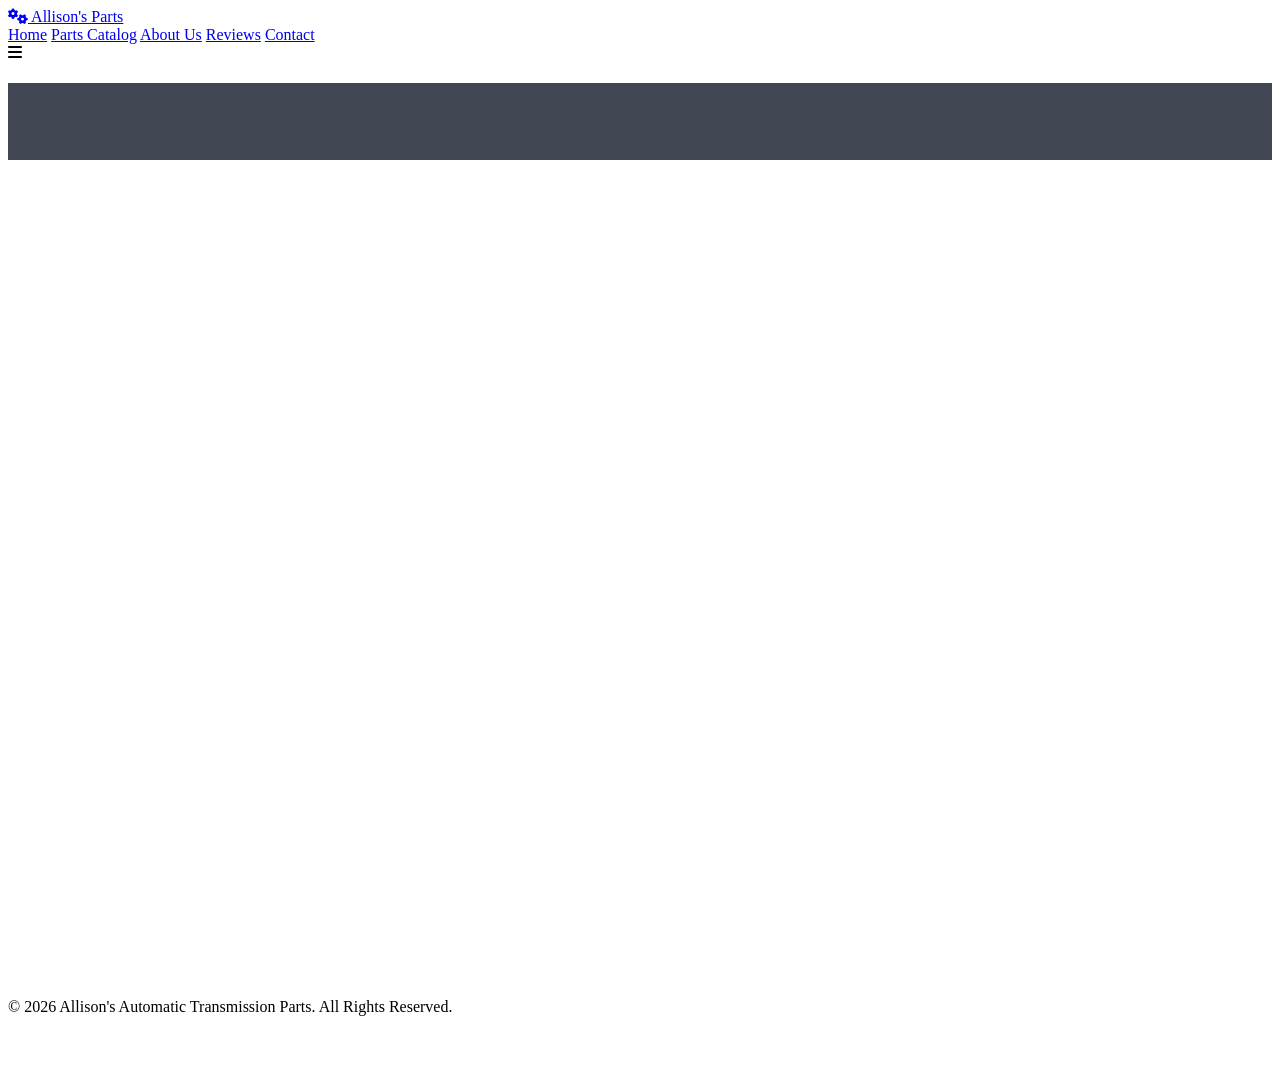
==== about.html @ 0252f640 "Add files via upload" ====
<!DOCTYPE html>
<html lang="en">
<head>
    <meta charset="UTF-8">
    <meta name="viewport" content="width=device-width, initial-scale=1.0">
    <title>About Us | Allison's Automatic Transmission Parts</title>
    <link href="https://fonts.googleapis.com/css2?family=Montserrat:wght@400;700&family=Roboto:wght@400;500;700&display=swap" rel="stylesheet">
    <link rel="stylesheet" href="https://cdnjs.cloudflare.com/ajax/libs/font-awesome/6.4.0/css/all.min.css">
    <link href="https://unpkg.com/aos@2.3.1/dist/aos.css" rel="stylesheet">
    <link rel="stylesheet" href="css/style.css">
</head>
<body>
    <nav class="navbar" style="background-color: var(--dark-color);">
        <a href="index.html" class="logo">
            <i class="fas fa-cogs"></i> Allison's Parts
        </a>
        <div class="nav-links">
            <a href="index.html">Home</a>
            <a href="parts.html">Parts Catalog</a>
            <a href="about.html" class="active">About Us</a>
            <a href="reviews.html">Reviews</a>
            <a href="contact.html">Contact</a>
        </div>
        <div class="hamburger">
            <i class="fas fa-bars"></i>
        </div>
    </nav>

    <div class="page-header" style="background: linear-gradient(rgba(17, 24, 39, 0.8), rgba(17, 24, 39, 0.8)), url('images/hero-bg.jpg') center/cover;">
        <div class="hero-content" data-aos="fade-in">
            <h1>About Us</h1>
            <p>Houston's trusted transmission parts headquarters</p>
        </div>
    </div>

    <section class="section">
        <div style="display: grid; grid-template-columns: repeat(auto-fit, minmax(300px, 1fr)); gap: 50px; align-items: center;">
            <div data-aos="fade-right">
                <h2 style="font-family: var(--heading-font); color: var(--primary-color); margin-bottom: 20px;">Houston's Trusted Transmission Parts Since 1995</h2>
                <p style="margin-bottom: 15px;">At Allison's Automatic Transmission Parts, we take pride in being the go-to destination for mechanics, shops, and DIY enthusiasts across the Houston area.</p>
                <p style="margin-bottom: 15px;">Our goal is simple: provide the highest quality parts at competitive prices, backed by unmatched industry expertise. We understand that when a transmission is down, time is money. That's why we carry a massive inventory of sensors, gears, rebuild kits, and torque converters ready for immediate pickup or delivery.</p>
                
                <h3 style="margin-top: 30px; margin-bottom: 15px; color: var(--dark-color);">Our Services</h3>
                <ul style="list-style-type: none; padding-left: 0;">
                    <li style="margin-bottom: 10px;"><i class="fas fa-check-circle" style="color: var(--accent-color); margin-right: 10px;"></i> <strong>Same-Day Pickup:</strong> Walk into our Houston shop and walk out with what you need.</li>
                    <li style="margin-bottom: 10px;"><i class="fas fa-check-circle" style="color: var(--accent-color); margin-right: 10px;"></i> <strong>Fast Delivery:</strong> We deliver straight to your shop to keep your bays turning.</li>
                    <li style="margin-bottom: 10px;"><i class="fas fa-check-circle" style="color: var(--accent-color); margin-right: 10px;"></i> <strong>Expert Consultation:</strong> Not sure what part you need? We can help identify it.</li>
                </ul>
            </div>
            <div data-aos="fade-left">
                <img src="https://loremflickr.com/800/600/mechanic,workshop" alt="Inside the Shop" style="border-radius: 8px; box-shadow: 0 10px 30px rgba(0,0,0,0.2);">
            </div>
        </div>
    </section>

    <section class="section section-dark">
        <h2 class="section-title" data-aos="fade-up">Meet Our Team</h2>
        <div style="text-align: center; max-width: 800px; margin: 0 auto;" data-aos="fade-up" data-aos-delay="100">
            <p style="font-size: 1.2rem; margin-bottom: 40px;">Our reputation is built on our people. Customers regularly praise our staff for their knowledge and dedication to getting you the right part the first time.</p>
        </div>
        <div style="display: flex; justify-content: center; gap: 40px; flex-wrap: wrap;">
            <div style="background: #fff; color: var(--dark-color); padding: 30px; border-radius: 8px; width: 300px; text-align: center;" data-aos="fade-up" data-aos-delay="200">
                <div style="width: 100px; height: 100px; border-radius: 50%; background: var(--secondary-color); margin: 0 auto 20px; display: flex; align-items: center; justify-content: center; font-size: 3rem; color: var(--primary-color);">
                    <i class="fas fa-user-tie"></i>
                </div>
                <h3>Mimi</h3>
                <p style="color: var(--accent-color); font-weight: bold; margin-bottom: 15px;">Owner</p>
                <p style="font-style: italic;">"Reliable, honest... Mimi the owner is awesome!!" - Customer Review</p>
            </div>
            <div style="background: #fff; color: var(--dark-color); padding: 30px; border-radius: 8px; width: 300px; text-align: center;" data-aos="fade-up" data-aos-delay="300">
                <div style="width: 100px; height: 100px; border-radius: 50%; background: var(--secondary-color); margin: 0 auto 20px; display: flex; align-items: center; justify-content: center; font-size: 3rem; color: var(--primary-color);">
                    <i class="fas fa-user-cog"></i>
                </div>
                <h3>Rosa</h3>
                <p style="color: var(--accent-color); font-weight: bold; margin-bottom: 15px;">Parts Specialist</p>
                <p style="font-style: italic;">"Rosa is the best! Very knowledgeable and patient" - Customer Review</p>
            </div>
        </div>
    </section>

    <!-- Footer -->
    <footer>
        <div class="footer-bottom">
            <p>&copy; 2026 Allison's Automatic Transmission Parts. All Rights Reserved.</p>
        </div>
    </footer>

    <script src="https://unpkg.com/aos@2.3.1/dist/aos.js"></script>
    <script src="js/script.js"></script>
</body>
</html>
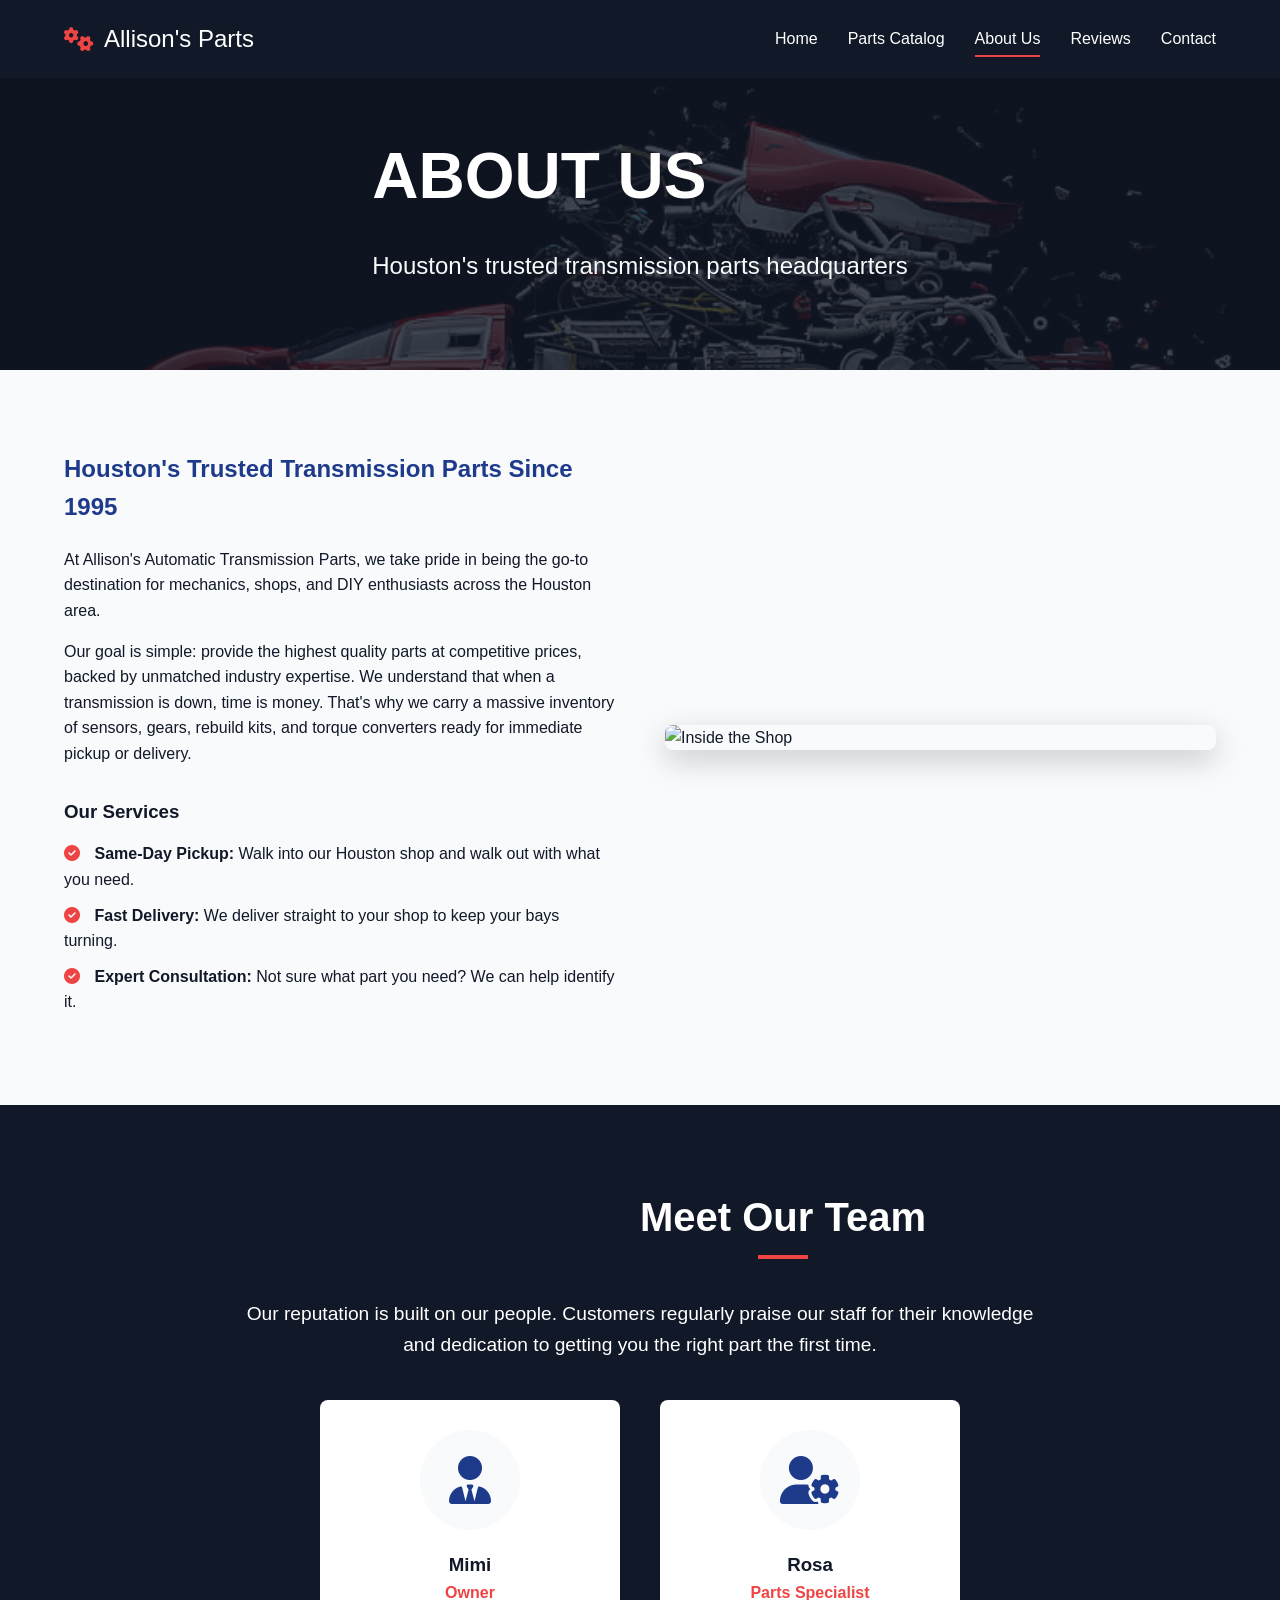
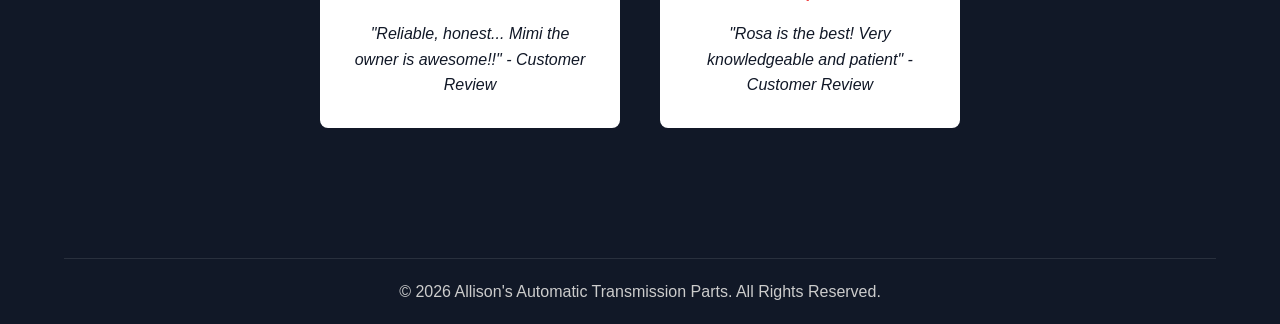
==== commit 580ab1f2: "Add files via upload" ====
--- a/about.html
+++ b/about.html
@@ -7,7 +7,7 @@
     <link href="https://fonts.googleapis.com/css2?family=Montserrat:wght@400;700&family=Roboto:wght@400;500;700&display=swap" rel="stylesheet">
     <link rel="stylesheet" href="https://cdnjs.cloudflare.com/ajax/libs/font-awesome/6.4.0/css/all.min.css">
     <link href="https://unpkg.com/aos@2.3.1/dist/aos.css" rel="stylesheet">
-    <link rel="stylesheet" href="css/style.css">
+    <link rel="stylesheet" href="style.css">
 </head>
 <body>
     <nav class="navbar" style="background-color: var(--dark-color);">
@@ -26,7 +26,7 @@
         </div>
     </nav>
 
-    <div class="page-header" style="background: linear-gradient(rgba(17, 24, 39, 0.8), rgba(17, 24, 39, 0.8)), url('images/hero-bg.jpg') center/cover;">
+    <div class="page-header" style="background: linear-gradient(rgba(17, 24, 39, 0.8), rgba(17, 24, 39, 0.8)), url('hero-bg.jpg') center/cover;">
         <div class="hero-content" data-aos="fade-in">
             <h1>About Us</h1>
             <p>Houston's trusted transmission parts headquarters</p>
@@ -86,6 +86,6 @@
     </footer>
 
     <script src="https://unpkg.com/aos@2.3.1/dist/aos.js"></script>
-    <script src="js/script.js"></script>
+    <script src="script.js"></script>
 </body>
 </html>
--- a/style.css
+++ b/style.css
@@ -0,0 +1,573 @@
+:root {
+  --primary-color: #1E3A8A;
+  --secondary-color: #F8FAFC;
+  --accent-color: #EF4444;
+  --gold-color: #F59E0B;
+  --dark-color: #111827;
+  --heading-font: 'Montserrat', sans-serif;
+  --body-font: 'Roboto', sans-serif;
+}
+
+* {
+  margin: 0;
+  padding: 0;
+  box-sizing: border-box;
+}
+
+body {
+  font-family: var(--body-font);
+  color: var(--dark-color);
+  background-color: var(--secondary-color);
+  line-height: 1.6;
+  overflow-x: hidden;
+}
+
+h1, h2, h3, h4, h5, h6 {
+  font-family: var(--heading-font);
+  font-weight: 700;
+}
+
+a {
+  text-decoration: none;
+  color: inherit;
+  transition: all 0.3s ease;
+}
+
+ul {
+  list-style: none;
+}
+
+img {
+  max-width: 100%;
+  height: auto;
+  display: block;
+}
+
+/* Preloader */
+#preloader {
+  position: fixed;
+  top: 0;
+  left: 0;
+  width: 100%;
+  height: 100%;
+  background-color: var(--dark-color);
+  display: flex;
+  justify-content: center;
+  align-items: center;
+  z-index: 9999;
+  transition: opacity 0.5s ease;
+}
+
+.gear-loader {
+  font-size: 50px;
+  color: var(--accent-color);
+  animation: spin 2s linear infinite;
+}
+
+@keyframes spin {
+  100% { transform: rotate(360deg); }
+}
+
+/* Navbar */
+.navbar {
+  position: fixed;
+  top: 0;
+  width: 100%;
+  padding: 20px 5%;
+  display: flex;
+  justify-content: space-between;
+  align-items: center;
+  z-index: 1000;
+  transition: all 0.4s ease;
+  background-color: transparent;
+}
+
+.navbar.scrolled {
+  background-color: var(--dark-color);
+  padding: 15px 5%;
+  box-shadow: 0 5px 15px rgba(0,0,0,0.3);
+}
+
+.logo {
+  font-family: var(--heading-font);
+  font-size: 1.5rem;
+  color: #fff;
+  display: flex;
+  align-items: center;
+  gap: 10px;
+}
+
+.logo i {
+  color: var(--accent-color);
+}
+
+.nav-links {
+  display: flex;
+  gap: 30px;
+}
+
+.nav-links a {
+  color: #fff;
+  font-weight: 500;
+  position: relative;
+}
+
+.nav-links a::after {
+  content: '';
+  position: absolute;
+  bottom: -5px;
+  left: 0;
+  width: 0%;
+  height: 2px;
+  background-color: var(--accent-color);
+  transition: width 0.3s ease;
+}
+
+.nav-links a:hover::after, .nav-links a.active::after {
+  width: 100%;
+}
+
+.hamburger {
+  display: none;
+  color: #fff;
+  font-size: 1.5rem;
+  cursor: pointer;
+}
+
+/* Buttons */
+.btn {
+  display: inline-block;
+  padding: 12px 30px;
+  font-family: var(--heading-font);
+  font-weight: 700;
+  text-transform: uppercase;
+  border: none;
+  cursor: pointer;
+  border-radius: 4px;
+}
+
+.btn-primary {
+  background-color: var(--accent-color);
+  color: #fff;
+}
+
+.btn-primary:hover {
+  background-color: #dc2626;
+  transform: translateY(-2px);
+}
+
+.btn-secondary {
+  background-color: var(--primary-color);
+  color: #fff;
+}
+
+.btn-secondary:hover {
+  background-color: #1e40af;
+  transform: translateY(-2px);
+}
+
+/* Hero Section */
+.hero {
+  height: 100vh;
+  position: relative;
+  display: flex;
+  align-items: center;
+  justify-content: center;
+  text-align: center;
+  color: #fff;
+  padding: 0 20px;
+  overflow: hidden;
+}
+
+.hero::before {
+  content: '';
+  position: absolute;
+  top: 0; left: 0; width: 100%; height: 100%;
+  background: linear-gradient(rgba(17, 24, 39, 0.5), rgba(17, 24, 39, 0.7));
+  z-index: -1;
+}
+
+#hero-video {
+  position: absolute;
+  top: 0;
+  left: 0;
+  width: 100%;
+  height: 100%;
+  object-fit: cover;
+  z-index: -2;
+}
+
+.hero-content h1 {
+  font-size: 4rem;
+  margin-bottom: 20px;
+  text-transform: uppercase;
+}
+
+.hero-content p {
+  font-size: 1.5rem;
+  margin-bottom: 30px;
+  color: var(--secondary-color);
+}
+
+.hero-btns {
+  display: flex;
+  gap: 20px;
+  justify-content: center;
+}
+
+/* Sections General */
+.section {
+  padding: 80px 5%;
+}
+
+.section-title {
+  text-align: center;
+  font-size: 2.5rem;
+  margin-bottom: 50px;
+  color: var(--dark-color);
+  position: relative;
+  display: inline-block;
+  left: 50%;
+  transform: translateX(-50%);
+}
+
+.section-title::after {
+  content: '';
+  position: absolute;
+  bottom: -10px;
+  left: 50%;
+  transform: translateX(-50%);
+  width: 50px;
+  height: 4px;
+  background-color: var(--accent-color);
+}
+
+.section-dark {
+  background-color: var(--dark-color);
+  color: #fff;
+}
+
+.section-dark .section-title {
+  color: #fff;
+}
+
+/* Featured Parts Cards */
+.parts-grid {
+  display: grid;
+  grid-template-columns: repeat(auto-fit, minmax(250px, 1fr));
+  gap: 30px;
+}
+
+.part-card {
+  background-color: #fff;
+  border-radius: 8px;
+  overflow: hidden;
+  box-shadow: 0 10px 20px rgba(0,0,0,0.1);
+  transition: transform 0.3s ease;
+  position: relative;
+}
+
+.part-card:hover {
+  transform: translateY(-10px);
+}
+
+.part-img {
+  height: 200px;
+  overflow: hidden;
+  position: relative;
+  background-color: #eee;
+}
+
+.part-img img {
+  width: 100%;
+  height: 100%;
+  object-fit: cover;
+  transition: transform 0.5s ease;
+}
+
+.part-card:hover .part-img img {
+  transform: scale(1.1);
+}
+
+.part-info {
+  padding: 20px;
+  text-align: center;
+}
+
+.part-info h3 {
+  margin-bottom: 10px;
+  color: var(--primary-color);
+}
+
+.part-price {
+  font-size: 1.25rem;
+  font-weight: 700;
+  color: var(--accent-color);
+  margin-bottom: 15px;
+}
+
+/* Why Us Section */
+.features-grid {
+  display: grid;
+  grid-template-columns: repeat(3, 1fr);
+  gap: 30px;
+  text-align: center;
+}
+
+.feature-item i {
+  font-size: 3rem;
+  color: var(--accent-color);
+  margin-bottom: 20px;
+}
+
+.feature-item h3 {
+  margin-bottom: 15px;
+}
+
+/* Swiper Reviews */
+.swiper-container {
+  width: 100%;
+  padding-bottom: 50px;
+  overflow: hidden;
+}
+
+.review-card {
+  background-color: #fff;
+  padding: 30px;
+  border-radius: 8px;
+  box-shadow: 0 5px 15px rgba(0,0,0,0.05);
+  text-align: center;
+}
+
+.review-card p {
+  font-style: italic;
+  margin-bottom: 20px;
+}
+
+.reviewer-name {
+  font-family: var(--heading-font);
+  font-weight: 700;
+  color: var(--primary-color);
+}
+
+.stars {
+  color: var(--gold-color);
+  margin-bottom: 10px;
+}
+
+/* Footer */
+footer {
+  background-color: var(--dark-color);
+  color: #fff;
+  padding: 50px 5% 20px;
+}
+
+.footer-content {
+  display: grid;
+  grid-template-columns: repeat(auto-fit, minmax(250px, 1fr));
+  gap: 40px;
+  margin-bottom: 30px;
+}
+
+.footer-col h3 {
+  color: var(--accent-color);
+  margin-bottom: 20px;
+}
+
+.footer-col p, .footer-col li {
+  margin-bottom: 10px;
+  color: #ccc;
+}
+
+.footer-col a {
+  color: #ccc;
+}
+
+.footer-col a:hover {
+  color: var(--accent-color);
+}
+
+.footer-bottom {
+  text-align: center;
+  padding-top: 20px;
+  border-top: 1px solid rgba(255,255,255,0.1);
+  color: #ccc;
+}
+
+/* Back to Top */
+.floating-btn {
+  position: fixed;
+  bottom: 20px;
+  right: 20px;
+  width: 50px;
+  height: 50px;
+  border-radius: 50%;
+  display: flex;
+  justify-content: center;
+  align-items: center;
+  font-size: 24px;
+  color: #fff;
+  z-index: 999;
+  cursor: pointer;
+  box-shadow: 0 4px 10px rgba(0,0,0,0.3);
+  transition: all 0.3s ease;
+}
+
+
+.back-to-top {
+  background-color: var(--primary-color);
+  opacity: 0;
+  pointer-events: none;
+}
+
+.back-to-top.show {
+  opacity: 1;
+  pointer-events: auto;
+}
+
+.back-to-top:hover {
+  background-color: var(--accent-color);
+  transform: translateY(-5px);
+}
+
+/* Parts Page Filtering */
+.filter-container {
+  display: flex;
+  justify-content: center;
+  flex-wrap: wrap;
+  gap: 15px;
+  margin-bottom: 40px;
+}
+
+.filter-btn {
+  padding: 8px 20px;
+  border: 2px solid var(--primary-color);
+  background: transparent;
+  color: var(--primary-color);
+  font-family: var(--heading-font);
+  font-weight: 700;
+  cursor: pointer;
+  border-radius: 20px;
+  transition: all 0.3s;
+}
+
+.filter-btn.active, .filter-btn:hover {
+  background: var(--primary-color);
+  color: #fff;
+}
+
+/* Contact Form */
+.contact-wrapper {
+  display: grid;
+  grid-template-columns: 1fr 1fr;
+  gap: 50px;
+}
+
+.contact-info-card {
+  background: var(--primary-color);
+  color: #fff;
+  padding: 40px;
+  border-radius: 8px;
+}
+
+.contact-info-card i {
+  color: var(--accent-color);
+  font-size: 1.5rem;
+  margin-right: 15px;
+  width: 30px;
+  text-align: center;
+}
+
+.contact-info-item {
+  display: flex;
+  align-items: flex-start;
+  margin-bottom: 30px;
+}
+
+.contact-form {
+  background: #fff;
+  padding: 40px;
+  border-radius: 8px;
+  box-shadow: 0 10px 30px rgba(0,0,0,0.1);
+}
+
+.form-group {
+  margin-bottom: 20px;
+}
+
+.form-control {
+  width: 100%;
+  padding: 12px 15px;
+  border: 1px solid #ddd;
+  border-radius: 4px;
+  font-family: var(--body-font);
+}
+
+.form-control:focus {
+  outline: none;
+  border-color: var(--primary-color);
+}
+
+textarea.form-control {
+  resize: vertical;
+  height: 150px;
+}
+
+/* Map */
+.map-container {
+  height: 400px;
+  width: 100%;
+  margin-top: 50px;
+}
+
+.map-container iframe {
+  width: 100%;
+  height: 100%;
+  border: 0;
+}
+
+/* Page Header */
+.page-header {
+  height: 300px;
+  background: linear-gradient(rgba(17, 24, 39, 0.8), rgba(17, 24, 39, 0.8)), url('hero-bg.jpg') center/cover;
+  display: flex;
+  align-items: center;
+  justify-content: center;
+  color: #fff;
+  margin-top: 70px;
+}
+
+/* Mobile Responsive */
+@media (max-width: 992px) {
+  .hero-content h1 { font-size: 3rem; }
+  .features-grid { grid-template-columns: repeat(2, 1fr); }
+  .contact-wrapper { grid-template-columns: 1fr; }
+}
+
+@media (max-width: 768px) {
+  .nav-links {
+    position: fixed;
+    top: 70px;
+    right: -100%;
+    width: 250px;
+    height: calc(100vh - 70px);
+    background-color: var(--dark-color);
+    flex-direction: column;
+    padding: 40px 20px;
+    transition: right 0.4s ease;
+  }
+  
+  .nav-links.active {
+    right: 0;
+  }
+  
+  .hamburger {
+    display: block;
+  }
+  
+  .hero-content h1 { font-size: 2.2rem; }
+  .features-grid { grid-template-columns: 1fr; }
+  .hero-btns { flex-direction: column; }
+  
+  .navbar { background-color: var(--dark-color); padding: 15px 5%; }
+}
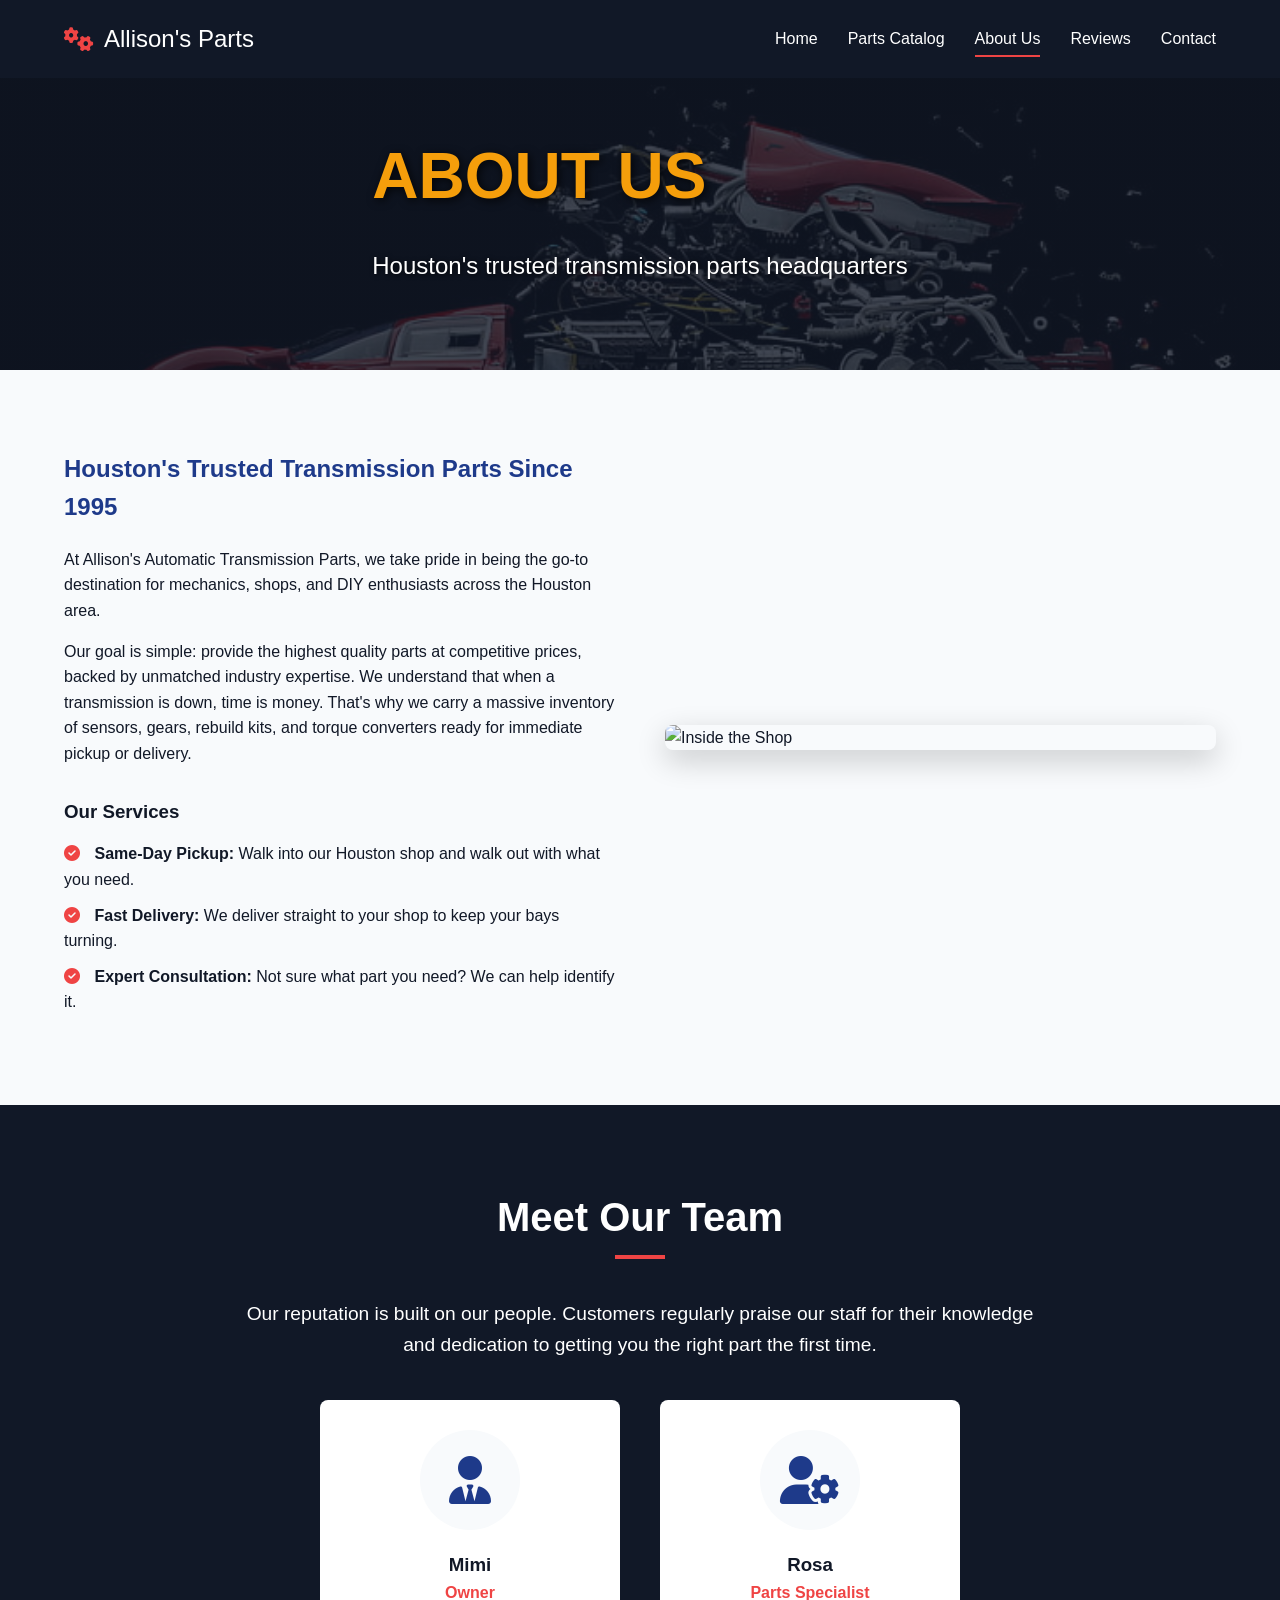
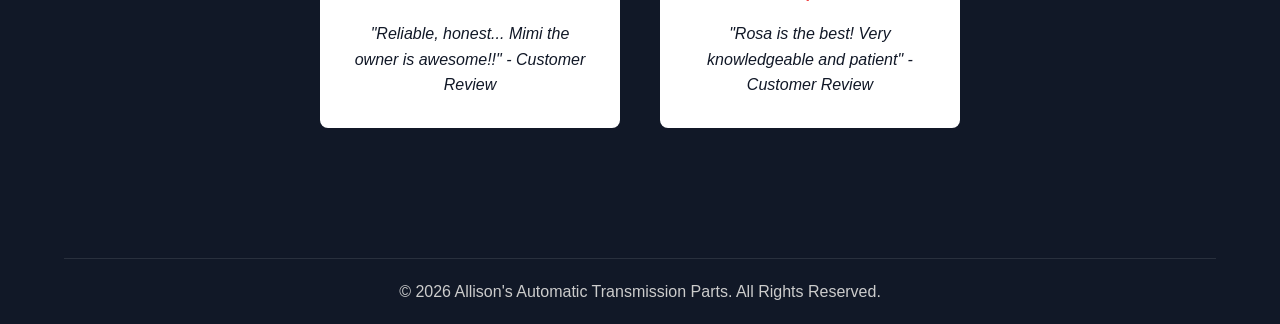
==== commit d0aab963: "Add files via upload" ====
--- a/about.html
+++ b/about.html
@@ -1,91 +1,92 @@
-<!DOCTYPE html>
-<html lang="en">
-<head>
-    <meta charset="UTF-8">
-    <meta name="viewport" content="width=device-width, initial-scale=1.0">
+<!DOCTYPE html>
+<html lang="en">
+<head>
+    <meta charset="UTF-8">
+    <meta name="viewport" content="width=device-width, initial-scale=1.0">
     <title>About Us | Allison's Automatic Transmission Parts</title>
-    <link href="https://fonts.googleapis.com/css2?family=Montserrat:wght@400;700&family=Roboto:wght@400;500;700&display=swap" rel="stylesheet">
-    <link rel="stylesheet" href="https://cdnjs.cloudflare.com/ajax/libs/font-awesome/6.4.0/css/all.min.css">
-    <link href="https://unpkg.com/aos@2.3.1/dist/aos.css" rel="stylesheet">
-    <link rel="stylesheet" href="style.css">
-</head>
-<body>
-    <nav class="navbar" style="background-color: var(--dark-color);">
-        <a href="index.html" class="logo">
-            <i class="fas fa-cogs"></i> Allison's Parts
-        </a>
-        <div class="nav-links">
-            <a href="index.html">Home</a>
-            <a href="parts.html">Parts Catalog</a>
-            <a href="about.html" class="active">About Us</a>
-            <a href="reviews.html">Reviews</a>
-            <a href="contact.html">Contact</a>
-        </div>
-        <div class="hamburger">
-            <i class="fas fa-bars"></i>
-        </div>
-    </nav>
-
-    <div class="page-header" style="background: linear-gradient(rgba(17, 24, 39, 0.8), rgba(17, 24, 39, 0.8)), url('hero-bg.jpg') center/cover;">
-        <div class="hero-content" data-aos="fade-in">
-            <h1>About Us</h1>
-            <p>Houston's trusted transmission parts headquarters</p>
-        </div>
-    </div>
-
-    <section class="section">
-        <div style="display: grid; grid-template-columns: repeat(auto-fit, minmax(300px, 1fr)); gap: 50px; align-items: center;">
-            <div data-aos="fade-right">
-                <h2 style="font-family: var(--heading-font); color: var(--primary-color); margin-bottom: 20px;">Houston's Trusted Transmission Parts Since 1995</h2>
-                <p style="margin-bottom: 15px;">At Allison's Automatic Transmission Parts, we take pride in being the go-to destination for mechanics, shops, and DIY enthusiasts across the Houston area.</p>
-                <p style="margin-bottom: 15px;">Our goal is simple: provide the highest quality parts at competitive prices, backed by unmatched industry expertise. We understand that when a transmission is down, time is money. That's why we carry a massive inventory of sensors, gears, rebuild kits, and torque converters ready for immediate pickup or delivery.</p>
-                
-                <h3 style="margin-top: 30px; margin-bottom: 15px; color: var(--dark-color);">Our Services</h3>
-                <ul style="list-style-type: none; padding-left: 0;">
-                    <li style="margin-bottom: 10px;"><i class="fas fa-check-circle" style="color: var(--accent-color); margin-right: 10px;"></i> <strong>Same-Day Pickup:</strong> Walk into our Houston shop and walk out with what you need.</li>
-                    <li style="margin-bottom: 10px;"><i class="fas fa-check-circle" style="color: var(--accent-color); margin-right: 10px;"></i> <strong>Fast Delivery:</strong> We deliver straight to your shop to keep your bays turning.</li>
-                    <li style="margin-bottom: 10px;"><i class="fas fa-check-circle" style="color: var(--accent-color); margin-right: 10px;"></i> <strong>Expert Consultation:</strong> Not sure what part you need? We can help identify it.</li>
-                </ul>
-            </div>
-            <div data-aos="fade-left">
-                <img src="https://loremflickr.com/800/600/mechanic,workshop" alt="Inside the Shop" style="border-radius: 8px; box-shadow: 0 10px 30px rgba(0,0,0,0.2);">
-            </div>
-        </div>
-    </section>
-
-    <section class="section section-dark">
-        <h2 class="section-title" data-aos="fade-up">Meet Our Team</h2>
-        <div style="text-align: center; max-width: 800px; margin: 0 auto;" data-aos="fade-up" data-aos-delay="100">
-            <p style="font-size: 1.2rem; margin-bottom: 40px;">Our reputation is built on our people. Customers regularly praise our staff for their knowledge and dedication to getting you the right part the first time.</p>
-        </div>
-        <div style="display: flex; justify-content: center; gap: 40px; flex-wrap: wrap;">
-            <div style="background: #fff; color: var(--dark-color); padding: 30px; border-radius: 8px; width: 300px; text-align: center;" data-aos="fade-up" data-aos-delay="200">
-                <div style="width: 100px; height: 100px; border-radius: 50%; background: var(--secondary-color); margin: 0 auto 20px; display: flex; align-items: center; justify-content: center; font-size: 3rem; color: var(--primary-color);">
-                    <i class="fas fa-user-tie"></i>
-                </div>
-                <h3>Mimi</h3>
-                <p style="color: var(--accent-color); font-weight: bold; margin-bottom: 15px;">Owner</p>
-                <p style="font-style: italic;">"Reliable, honest... Mimi the owner is awesome!!" - Customer Review</p>
-            </div>
-            <div style="background: #fff; color: var(--dark-color); padding: 30px; border-radius: 8px; width: 300px; text-align: center;" data-aos="fade-up" data-aos-delay="300">
-                <div style="width: 100px; height: 100px; border-radius: 50%; background: var(--secondary-color); margin: 0 auto 20px; display: flex; align-items: center; justify-content: center; font-size: 3rem; color: var(--primary-color);">
-                    <i class="fas fa-user-cog"></i>
-                </div>
-                <h3>Rosa</h3>
-                <p style="color: var(--accent-color); font-weight: bold; margin-bottom: 15px;">Parts Specialist</p>
-                <p style="font-style: italic;">"Rosa is the best! Very knowledgeable and patient" - Customer Review</p>
-            </div>
-        </div>
-    </section>
-
-    <!-- Footer -->
-    <footer>
-        <div class="footer-bottom">
-            <p>&copy; 2026 Allison's Automatic Transmission Parts. All Rights Reserved.</p>
-        </div>
-    </footer>
-
-    <script src="https://unpkg.com/aos@2.3.1/dist/aos.js"></script>
-    <script src="script.js"></script>
-</body>
-</html>
+    <link rel="icon" type="image/svg+xml" href="data:image/svg+xml,<svg xmlns=%22http://www.w3.org/2000/svg%22 viewBox=%220 0 100 100%22><text y=%22.9em%22 font-size=%2290%22>??</text></svg>">
+    <link href="https://fonts.googleapis.com/css2?family=Montserrat:wght@400;700&family=Roboto:wght@400;500;700&display=swap" rel="stylesheet">
+    <link rel="stylesheet" href="https://cdnjs.cloudflare.com/ajax/libs/font-awesome/6.4.0/css/all.min.css">
+    <link href="https://unpkg.com/aos@2.3.1/dist/aos.css" rel="stylesheet">
+    <link rel="stylesheet" href="style.css">
+</head>
+<body>
+    <nav class="navbar" style="background-color: var(--dark-color);">
+        <a href="index.html" class="logo">
+            <i class="fas fa-cogs"></i> Allison's Parts
+        </a>
+        <div class="nav-links">
+            <a href="index.html">Home</a>
+            <a href="parts.html">Parts Catalog</a>
+            <a href="about.html" class="active">About Us</a>
+            <a href="reviews.html">Reviews</a>
+            <a href="contact.html">Contact</a>
+        </div>
+        <div class="hamburger">
+            <i class="fas fa-bars"></i>
+        </div>
+    </nav>
+
+    <div class="page-header" style="background: linear-gradient(rgba(17, 24, 39, 0.8), rgba(17, 24, 39, 0.8)), url('hero-bg.jpg') center/cover;">
+        <div class="hero-content" data-aos="fade-in">
+            <h1>About Us</h1>
+            <p>Houston's trusted transmission parts headquarters</p>
+        </div>
+    </div>
+
+    <section class="section">
+        <div style="display: grid; grid-template-columns: repeat(auto-fit, minmax(300px, 1fr)); gap: 50px; align-items: center;">
+            <div data-aos="fade-right">
+                <h2 style="font-family: var(--heading-font); color: var(--primary-color); margin-bottom: 20px;">Houston's Trusted Transmission Parts Since 1995</h2>
+                <p style="margin-bottom: 15px;">At Allison's Automatic Transmission Parts, we take pride in being the go-to destination for mechanics, shops, and DIY enthusiasts across the Houston area.</p>
+                <p style="margin-bottom: 15px;">Our goal is simple: provide the highest quality parts at competitive prices, backed by unmatched industry expertise. We understand that when a transmission is down, time is money. That's why we carry a massive inventory of sensors, gears, rebuild kits, and torque converters ready for immediate pickup or delivery.</p>
+                
+                <h3 style="margin-top: 30px; margin-bottom: 15px; color: var(--dark-color);">Our Services</h3>
+                <ul style="list-style-type: none; padding-left: 0;">
+                    <li style="margin-bottom: 10px;"><i class="fas fa-check-circle" style="color: var(--accent-color); margin-right: 10px;"></i> <strong>Same-Day Pickup:</strong> Walk into our Houston shop and walk out with what you need.</li>
+                    <li style="margin-bottom: 10px;"><i class="fas fa-check-circle" style="color: var(--accent-color); margin-right: 10px;"></i> <strong>Fast Delivery:</strong> We deliver straight to your shop to keep your bays turning.</li>
+                    <li style="margin-bottom: 10px;"><i class="fas fa-check-circle" style="color: var(--accent-color); margin-right: 10px;"></i> <strong>Expert Consultation:</strong> Not sure what part you need? We can help identify it.</li>
+                </ul>
+            </div>
+            <div data-aos="fade-left">
+                <img src="https://loremflickr.com/800/600/mechanic,workshop" alt="Inside the Shop" style="border-radius: 8px; box-shadow: 0 10px 30px rgba(0,0,0,0.2);">
+            </div>
+        </div>
+    </section>
+
+    <section class="section section-dark">
+        <h2 class="section-title" data-aos="fade-up">Meet Our Team</h2>
+        <div style="text-align: center; max-width: 800px; margin: 0 auto;" data-aos="fade-up" data-aos-delay="100">
+            <p style="font-size: 1.2rem; margin-bottom: 40px;">Our reputation is built on our people. Customers regularly praise our staff for their knowledge and dedication to getting you the right part the first time.</p>
+        </div>
+        <div style="display: flex; justify-content: center; gap: 40px; flex-wrap: wrap;">
+            <div style="background: #fff; color: var(--dark-color); padding: 30px; border-radius: 8px; width: 300px; text-align: center;" data-aos="fade-up" data-aos-delay="200">
+                <div style="width: 100px; height: 100px; border-radius: 50%; background: var(--secondary-color); margin: 0 auto 20px; display: flex; align-items: center; justify-content: center; font-size: 3rem; color: var(--primary-color);">
+                    <i class="fas fa-user-tie"></i>
+                </div>
+                <h3>Mimi</h3>
+                <p style="color: var(--accent-color); font-weight: bold; margin-bottom: 15px;">Owner</p>
+                <p style="font-style: italic;">"Reliable, honest... Mimi the owner is awesome!!" - Customer Review</p>
+            </div>
+            <div style="background: #fff; color: var(--dark-color); padding: 30px; border-radius: 8px; width: 300px; text-align: center;" data-aos="fade-up" data-aos-delay="300">
+                <div style="width: 100px; height: 100px; border-radius: 50%; background: var(--secondary-color); margin: 0 auto 20px; display: flex; align-items: center; justify-content: center; font-size: 3rem; color: var(--primary-color);">
+                    <i class="fas fa-user-cog"></i>
+                </div>
+                <h3>Rosa</h3>
+                <p style="color: var(--accent-color); font-weight: bold; margin-bottom: 15px;">Parts Specialist</p>
+                <p style="font-style: italic;">"Rosa is the best! Very knowledgeable and patient" - Customer Review</p>
+            </div>
+        </div>
+    </section>
+
+    <!-- Footer -->
+    <footer>
+        <div class="footer-bottom">
+            <p>&copy; 2026 Allison's Automatic Transmission Parts. All Rights Reserved.</p>
+        </div>
+    </footer>
+
+    <script src="https://unpkg.com/aos@2.3.1/dist/aos.js"></script>
+    <script src="script.js"></script>
+</body>
+</html>
--- a/style.css
+++ b/style.css
@@ -14,12 +14,13 @@
   box-sizing: border-box;
 }
 
-body {
+html, body {
   font-family: var(--body-font);
   color: var(--dark-color);
   background-color: var(--secondary-color);
   line-height: 1.6;
   overflow-x: hidden;
+  width: 100%;
 }
 
 h1, h2, h3, h4, h5, h6 {
@@ -177,13 +178,14 @@
   color: #fff;
   padding: 0 20px;
   overflow: hidden;
+  background: #000 url('hero-bg.jpg') center/cover no-repeat;
 }
 
 .hero::before {
   content: '';
   position: absolute;
   top: 0; left: 0; width: 100%; height: 100%;
-  background: linear-gradient(rgba(17, 24, 39, 0.5), rgba(17, 24, 39, 0.7));
+  background: linear-gradient(rgba(17, 24, 39, 0.4), rgba(17, 24, 39, 0.6));
   z-index: -1;
 }
 
@@ -194,6 +196,7 @@
   width: 100%;
   height: 100%;
   object-fit: cover;
+  object-position: center bottom;
   z-index: -2;
 }
 
@@ -201,12 +204,15 @@
   font-size: 4rem;
   margin-bottom: 20px;
   text-transform: uppercase;
+  color: #F59E0B;
+  text-shadow: 2px 2px 10px rgba(0,0,0,0.8);
 }
 
 .hero-content p {
   font-size: 1.5rem;
   margin-bottom: 30px;
-  color: var(--secondary-color);
+  color: #fff;
+  text-shadow: 1px 1px 5px rgba(0,0,0,0.8);
 }
 
 .hero-btns {
@@ -226,9 +232,10 @@
   margin-bottom: 50px;
   color: var(--dark-color);
   position: relative;
-  display: inline-block;
-  left: 50%;
-  transform: translateX(-50%);
+  display: block;
+  width: fit-content;
+  margin-left: auto;
+  margin-right: auto;
 }
 
 .section-title::after {
@@ -565,9 +572,12 @@
     display: block;
   }
   
+  .hero { height: 70vh; }
   .hero-content h1 { font-size: 2.2rem; }
+  .section-title { font-size: 1.8rem; margin-bottom: 30px; }
   .features-grid { grid-template-columns: 1fr; }
-  .hero-btns { flex-direction: column; }
+  .hero-btns { flex-direction: column; width: 100%; max-width: 300px; margin: 0 auto; }
+  .btn { width: 100%; margin-bottom: 10px; }
   
   .navbar { background-color: var(--dark-color); padding: 15px 5%; }
 }
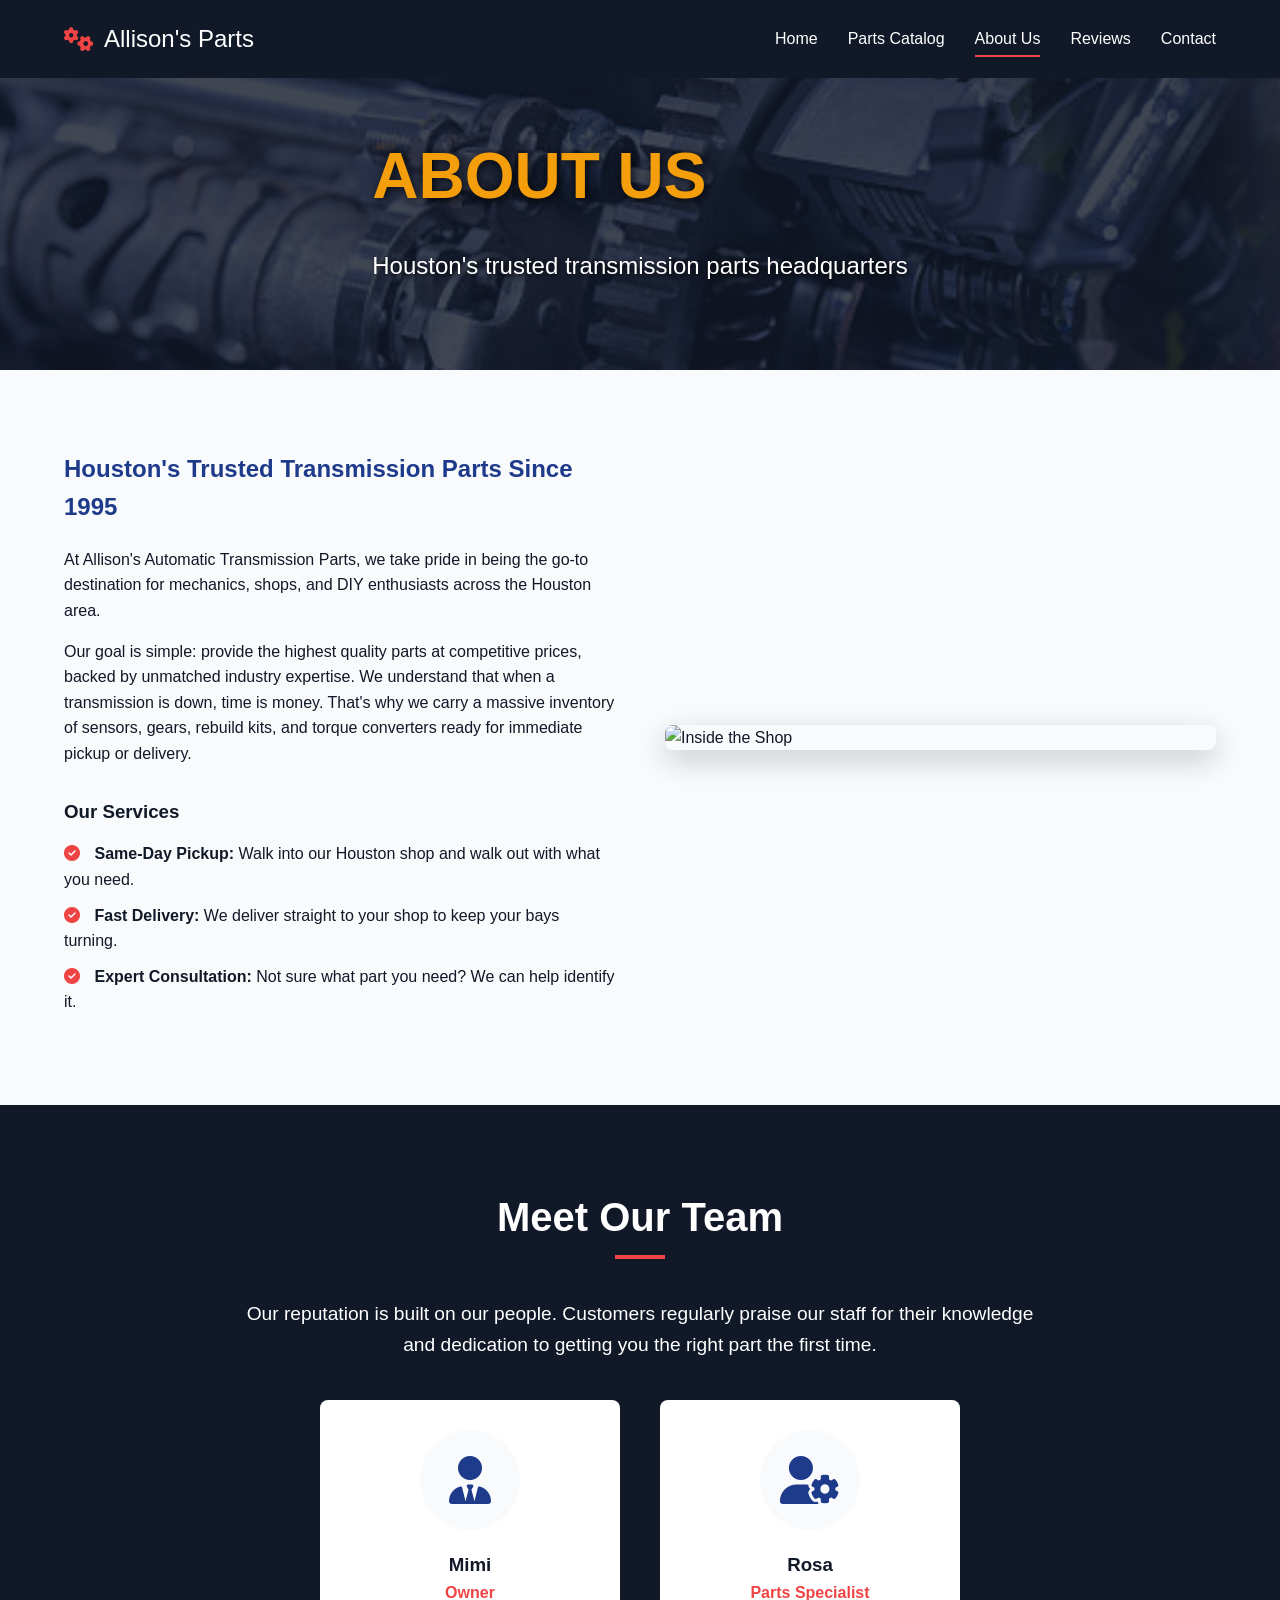
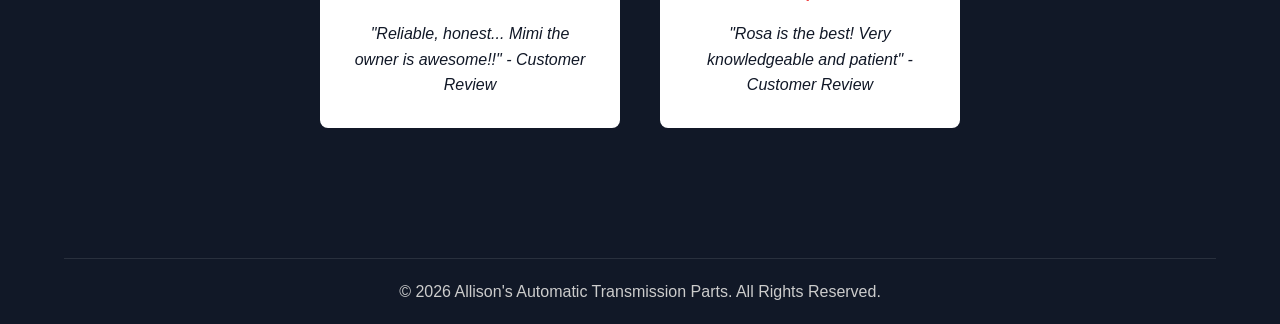
==== commit e514969c: "Add files via upload" ====
--- a/about.html
+++ b/about.html
@@ -1,92 +1,92 @@
-<!DOCTYPE html>
-<html lang="en">
-<head>
-    <meta charset="UTF-8">
-    <meta name="viewport" content="width=device-width, initial-scale=1.0">
+<!DOCTYPE html>
+<html lang="en">
+<head>
+    <meta charset="UTF-8">
+    <meta name="viewport" content="width=device-width, initial-scale=1.0">
     <title>About Us | Allison's Automatic Transmission Parts</title>
-    <link rel="icon" type="image/svg+xml" href="data:image/svg+xml,<svg xmlns=%22http://www.w3.org/2000/svg%22 viewBox=%220 0 100 100%22><text y=%22.9em%22 font-size=%2290%22>??</text></svg>">
-    <link href="https://fonts.googleapis.com/css2?family=Montserrat:wght@400;700&family=Roboto:wght@400;500;700&display=swap" rel="stylesheet">
-    <link rel="stylesheet" href="https://cdnjs.cloudflare.com/ajax/libs/font-awesome/6.4.0/css/all.min.css">
-    <link href="https://unpkg.com/aos@2.3.1/dist/aos.css" rel="stylesheet">
-    <link rel="stylesheet" href="style.css">
-</head>
-<body>
-    <nav class="navbar" style="background-color: var(--dark-color);">
-        <a href="index.html" class="logo">
-            <i class="fas fa-cogs"></i> Allison's Parts
-        </a>
-        <div class="nav-links">
-            <a href="index.html">Home</a>
-            <a href="parts.html">Parts Catalog</a>
-            <a href="about.html" class="active">About Us</a>
-            <a href="reviews.html">Reviews</a>
-            <a href="contact.html">Contact</a>
-        </div>
-        <div class="hamburger">
-            <i class="fas fa-bars"></i>
-        </div>
-    </nav>
-
-    <div class="page-header" style="background: linear-gradient(rgba(17, 24, 39, 0.8), rgba(17, 24, 39, 0.8)), url('hero-bg.jpg') center/cover;">
-        <div class="hero-content" data-aos="fade-in">
-            <h1>About Us</h1>
-            <p>Houston's trusted transmission parts headquarters</p>
-        </div>
-    </div>
-
-    <section class="section">
-        <div style="display: grid; grid-template-columns: repeat(auto-fit, minmax(300px, 1fr)); gap: 50px; align-items: center;">
-            <div data-aos="fade-right">
-                <h2 style="font-family: var(--heading-font); color: var(--primary-color); margin-bottom: 20px;">Houston's Trusted Transmission Parts Since 1995</h2>
-                <p style="margin-bottom: 15px;">At Allison's Automatic Transmission Parts, we take pride in being the go-to destination for mechanics, shops, and DIY enthusiasts across the Houston area.</p>
-                <p style="margin-bottom: 15px;">Our goal is simple: provide the highest quality parts at competitive prices, backed by unmatched industry expertise. We understand that when a transmission is down, time is money. That's why we carry a massive inventory of sensors, gears, rebuild kits, and torque converters ready for immediate pickup or delivery.</p>
-                
-                <h3 style="margin-top: 30px; margin-bottom: 15px; color: var(--dark-color);">Our Services</h3>
-                <ul style="list-style-type: none; padding-left: 0;">
-                    <li style="margin-bottom: 10px;"><i class="fas fa-check-circle" style="color: var(--accent-color); margin-right: 10px;"></i> <strong>Same-Day Pickup:</strong> Walk into our Houston shop and walk out with what you need.</li>
-                    <li style="margin-bottom: 10px;"><i class="fas fa-check-circle" style="color: var(--accent-color); margin-right: 10px;"></i> <strong>Fast Delivery:</strong> We deliver straight to your shop to keep your bays turning.</li>
-                    <li style="margin-bottom: 10px;"><i class="fas fa-check-circle" style="color: var(--accent-color); margin-right: 10px;"></i> <strong>Expert Consultation:</strong> Not sure what part you need? We can help identify it.</li>
-                </ul>
-            </div>
-            <div data-aos="fade-left">
-                <img src="https://loremflickr.com/800/600/mechanic,workshop" alt="Inside the Shop" style="border-radius: 8px; box-shadow: 0 10px 30px rgba(0,0,0,0.2);">
-            </div>
-        </div>
-    </section>
-
-    <section class="section section-dark">
-        <h2 class="section-title" data-aos="fade-up">Meet Our Team</h2>
-        <div style="text-align: center; max-width: 800px; margin: 0 auto;" data-aos="fade-up" data-aos-delay="100">
-            <p style="font-size: 1.2rem; margin-bottom: 40px;">Our reputation is built on our people. Customers regularly praise our staff for their knowledge and dedication to getting you the right part the first time.</p>
-        </div>
-        <div style="display: flex; justify-content: center; gap: 40px; flex-wrap: wrap;">
-            <div style="background: #fff; color: var(--dark-color); padding: 30px; border-radius: 8px; width: 300px; text-align: center;" data-aos="fade-up" data-aos-delay="200">
-                <div style="width: 100px; height: 100px; border-radius: 50%; background: var(--secondary-color); margin: 0 auto 20px; display: flex; align-items: center; justify-content: center; font-size: 3rem; color: var(--primary-color);">
-                    <i class="fas fa-user-tie"></i>
-                </div>
-                <h3>Mimi</h3>
-                <p style="color: var(--accent-color); font-weight: bold; margin-bottom: 15px;">Owner</p>
-                <p style="font-style: italic;">"Reliable, honest... Mimi the owner is awesome!!" - Customer Review</p>
-            </div>
-            <div style="background: #fff; color: var(--dark-color); padding: 30px; border-radius: 8px; width: 300px; text-align: center;" data-aos="fade-up" data-aos-delay="300">
-                <div style="width: 100px; height: 100px; border-radius: 50%; background: var(--secondary-color); margin: 0 auto 20px; display: flex; align-items: center; justify-content: center; font-size: 3rem; color: var(--primary-color);">
-                    <i class="fas fa-user-cog"></i>
-                </div>
-                <h3>Rosa</h3>
-                <p style="color: var(--accent-color); font-weight: bold; margin-bottom: 15px;">Parts Specialist</p>
-                <p style="font-style: italic;">"Rosa is the best! Very knowledgeable and patient" - Customer Review</p>
-            </div>
-        </div>
-    </section>
-
-    <!-- Footer -->
-    <footer>
-        <div class="footer-bottom">
-            <p>&copy; 2026 Allison's Automatic Transmission Parts. All Rights Reserved.</p>
-        </div>
-    </footer>
-
-    <script src="https://unpkg.com/aos@2.3.1/dist/aos.js"></script>
-    <script src="script.js"></script>
-</body>
-</html>
+    <link rel="icon" type="image/svg+xml" href="data:image/svg+xml,<svg xmlns=%22http://www.w3.org/2000/svg%22 viewBox=%220 0 100 100%22><text y=%22.9em%22 font-size=%2290%22>⚙️</text></svg>">
+    <link href="https://fonts.googleapis.com/css2?family=Montserrat:wght@400;700&family=Roboto:wght@400;500;700&display=swap" rel="stylesheet">
+    <link rel="stylesheet" href="https://cdnjs.cloudflare.com/ajax/libs/font-awesome/6.4.0/css/all.min.css">
+    <link href="https://unpkg.com/aos@2.3.1/dist/aos.css" rel="stylesheet">
+    <link rel="stylesheet" href="style.css">
+</head>
+<body>
+    <nav class="navbar" style="background-color: var(--dark-color);">
+        <a href="index.html" class="logo">
+            <i class="fas fa-cogs"></i> Allison's Parts
+        </a>
+        <div class="nav-links">
+            <a href="index.html">Home</a>
+            <a href="parts.html">Parts Catalog</a>
+            <a href="about.html" class="active">About Us</a>
+            <a href="reviews.html">Reviews</a>
+            <a href="contact.html">Contact</a>
+        </div>
+        <div class="hamburger">
+            <i class="fas fa-bars"></i>
+        </div>
+    </nav>
+
+    <div class="page-header">
+        <div class="hero-content" data-aos="fade-in">
+            <h1>About Us</h1>
+            <p>Houston's trusted transmission parts headquarters</p>
+        </div>
+    </div>
+
+    <section class="section">
+        <div style="display: grid; grid-template-columns: repeat(auto-fit, minmax(300px, 1fr)); gap: 50px; align-items: center;">
+            <div data-aos="fade-right">
+                <h2 style="font-family: var(--heading-font); color: var(--primary-color); margin-bottom: 20px;">Houston's Trusted Transmission Parts Since 1995</h2>
+                <p style="margin-bottom: 15px;">At Allison's Automatic Transmission Parts, we take pride in being the go-to destination for mechanics, shops, and DIY enthusiasts across the Houston area.</p>
+                <p style="margin-bottom: 15px;">Our goal is simple: provide the highest quality parts at competitive prices, backed by unmatched industry expertise. We understand that when a transmission is down, time is money. That's why we carry a massive inventory of sensors, gears, rebuild kits, and torque converters ready for immediate pickup or delivery.</p>
+                
+                <h3 style="margin-top: 30px; margin-bottom: 15px; color: var(--dark-color);">Our Services</h3>
+                <ul style="list-style-type: none; padding-left: 0;">
+                    <li style="margin-bottom: 10px;"><i class="fas fa-check-circle" style="color: var(--accent-color); margin-right: 10px;"></i> <strong>Same-Day Pickup:</strong> Walk into our Houston shop and walk out with what you need.</li>
+                    <li style="margin-bottom: 10px;"><i class="fas fa-check-circle" style="color: var(--accent-color); margin-right: 10px;"></i> <strong>Fast Delivery:</strong> We deliver straight to your shop to keep your bays turning.</li>
+                    <li style="margin-bottom: 10px;"><i class="fas fa-check-circle" style="color: var(--accent-color); margin-right: 10px;"></i> <strong>Expert Consultation:</strong> Not sure what part you need? We can help identify it.</li>
+                </ul>
+            </div>
+            <div data-aos="fade-left">
+                <img src="https://loremflickr.com/800/600/mechanic,workshop" alt="Inside the Shop" style="border-radius: 8px; box-shadow: 0 10px 30px rgba(0,0,0,0.2);">
+            </div>
+        </div>
+    </section>
+
+    <section class="section section-dark">
+        <h2 class="section-title" data-aos="fade-up">Meet Our Team</h2>
+        <div style="text-align: center; max-width: 800px; margin: 0 auto;" data-aos="fade-up" data-aos-delay="100">
+            <p style="font-size: 1.2rem; margin-bottom: 40px;">Our reputation is built on our people. Customers regularly praise our staff for their knowledge and dedication to getting you the right part the first time.</p>
+        </div>
+        <div style="display: flex; justify-content: center; gap: 40px; flex-wrap: wrap;">
+            <div style="background: #fff; color: var(--dark-color); padding: 30px; border-radius: 8px; width: 300px; text-align: center;" data-aos="fade-up" data-aos-delay="200">
+                <div style="width: 100px; height: 100px; border-radius: 50%; background: var(--secondary-color); margin: 0 auto 20px; display: flex; align-items: center; justify-content: center; font-size: 3rem; color: var(--primary-color);">
+                    <i class="fas fa-user-tie"></i>
+                </div>
+                <h3>Mimi</h3>
+                <p style="color: var(--accent-color); font-weight: bold; margin-bottom: 15px;">Owner</p>
+                <p style="font-style: italic;">"Reliable, honest... Mimi the owner is awesome!!" - Customer Review</p>
+            </div>
+            <div style="background: #fff; color: var(--dark-color); padding: 30px; border-radius: 8px; width: 300px; text-align: center;" data-aos="fade-up" data-aos-delay="300">
+                <div style="width: 100px; height: 100px; border-radius: 50%; background: var(--secondary-color); margin: 0 auto 20px; display: flex; align-items: center; justify-content: center; font-size: 3rem; color: var(--primary-color);">
+                    <i class="fas fa-user-cog"></i>
+                </div>
+                <h3>Rosa</h3>
+                <p style="color: var(--accent-color); font-weight: bold; margin-bottom: 15px;">Parts Specialist</p>
+                <p style="font-style: italic;">"Rosa is the best! Very knowledgeable and patient" - Customer Review</p>
+            </div>
+        </div>
+    </section>
+
+    <!-- Footer -->
+    <footer>
+        <div class="footer-bottom">
+            <p>&copy; 2026 Allison's Automatic Transmission Parts. All Rights Reserved.</p>
+        </div>
+    </footer>
+
+    <script src="https://unpkg.com/aos@2.3.1/dist/aos.js"></script>
+    <script src="script.js"></script>
+</body>
+</html>
--- a/style.css
+++ b/style.css
@@ -178,15 +178,28 @@
   color: #fff;
   padding: 0 20px;
   overflow: hidden;
-  background: #000 url('hero-bg.jpg') center/cover no-repeat;
+  background-color: #000; /* Fallback */
+}
+
+.hero-content {
+  position: relative;
+  z-index: 10;
 }
 
 .hero::before {
   content: '';
   position: absolute;
-  top: 0; left: 0; width: 100%; height: 100%;
-  background: linear-gradient(rgba(17, 24, 39, 0.4), rgba(17, 24, 39, 0.6));
-  z-index: -1;
+  top: -10%; left: -10%; width: 120%; height: 120%;
+  background: linear-gradient(rgba(0, 0, 0, 0.4), rgba(0, 0, 0, 0.6)), url('hero-bg.jpg') center/cover no-repeat;
+  z-index: 1;
+  animation: kenBurns 20s ease-in-out infinite;
+  will-change: transform;
+}
+
+@keyframes kenBurns {
+  0% { transform: scale(1) translate(0, 0); }
+  50% { transform: scale(1.1) translate(-2%, -1%); }
+  100% { transform: scale(1) translate(0, 0); }
 }
 
 #hero-video {
@@ -197,7 +210,7 @@
   height: 100%;
   object-fit: cover;
   object-position: center bottom;
-  z-index: -2;
+  z-index: 0;
 }
 
 .hero-content h1 {
@@ -536,12 +549,29 @@
 /* Page Header */
 .page-header {
   height: 300px;
-  background: linear-gradient(rgba(17, 24, 39, 0.8), rgba(17, 24, 39, 0.8)), url('hero-bg.jpg') center/cover;
+  position: relative;
+  overflow: hidden;
+  background-color: #111;
   display: flex;
   align-items: center;
   justify-content: center;
   color: #fff;
   margin-top: 70px;
+}
+
+.page-header::before {
+  content: '';
+  position: absolute;
+  top: -10%; left: -10%; width: 120%; height: 120%;
+  background: linear-gradient(rgba(17, 24, 39, 0.8), rgba(17, 24, 39, 0.8)), url('hero-bg.jpg') center/cover no-repeat;
+  z-index: 1;
+  animation: kenBurns 20s ease-in-out infinite;
+  will-change: transform;
+}
+
+.page-header h1 {
+  position: relative;
+  z-index: 10;
 }
 
 /* Mobile Responsive */
@@ -572,7 +602,22 @@
     display: block;
   }
   
-  .hero { height: 70vh; }
+  .hero { 
+    height: 80vh; 
+    padding-top: 100px;
+    background-color: #000;
+  }
+  .hero::before {
+    top: -15%; left: -15%; width: 130%; height: 130%;
+    background-position: center center;
+    animation: kenBurnsMobile 15s ease-in-out infinite;
+  }
+
+  @keyframes kenBurnsMobile {
+    0% { transform: scale(1.1) translate(0, 0); }
+    50% { transform: scale(1.2) translate(-3%, -2%); }
+    100% { transform: scale(1.1) translate(0, 0); }
+  }
   .hero-content h1 { font-size: 2.2rem; }
   .section-title { font-size: 1.8rem; margin-bottom: 30px; }
   .features-grid { grid-template-columns: 1fr; }
